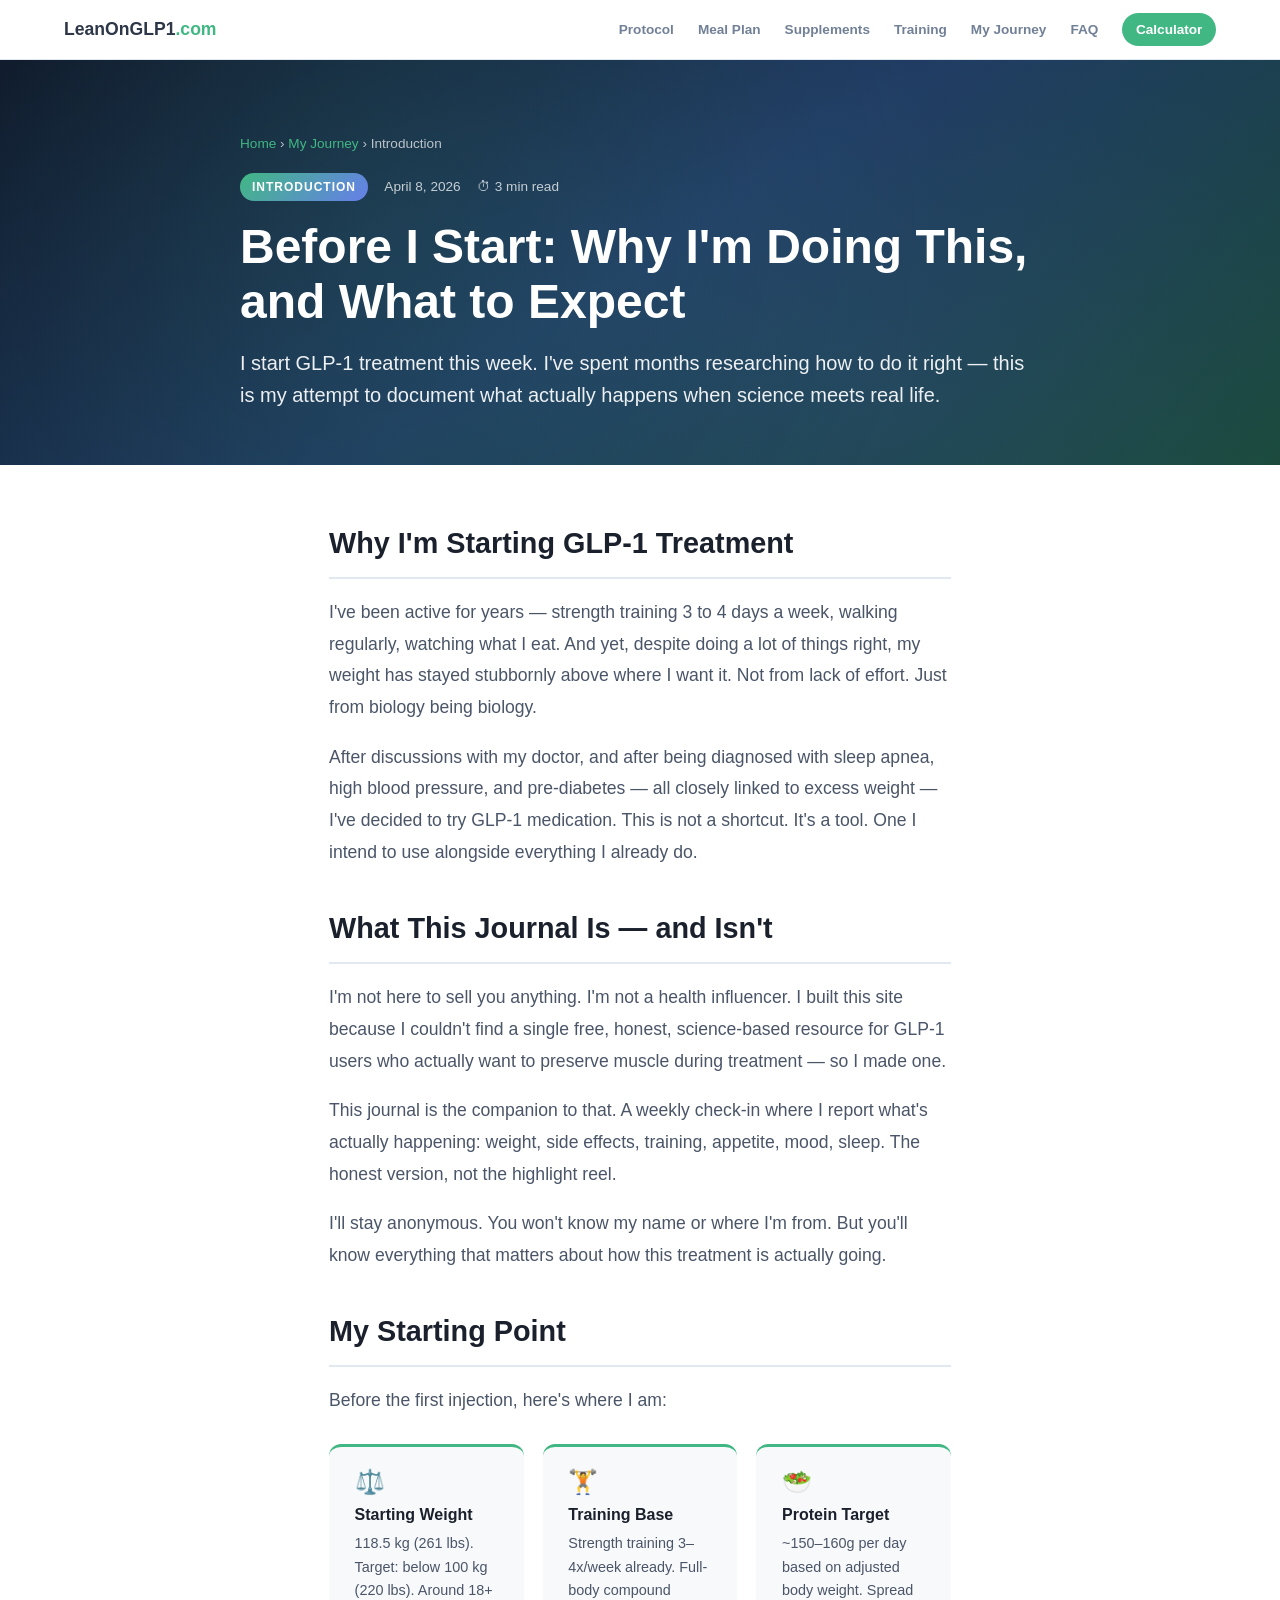
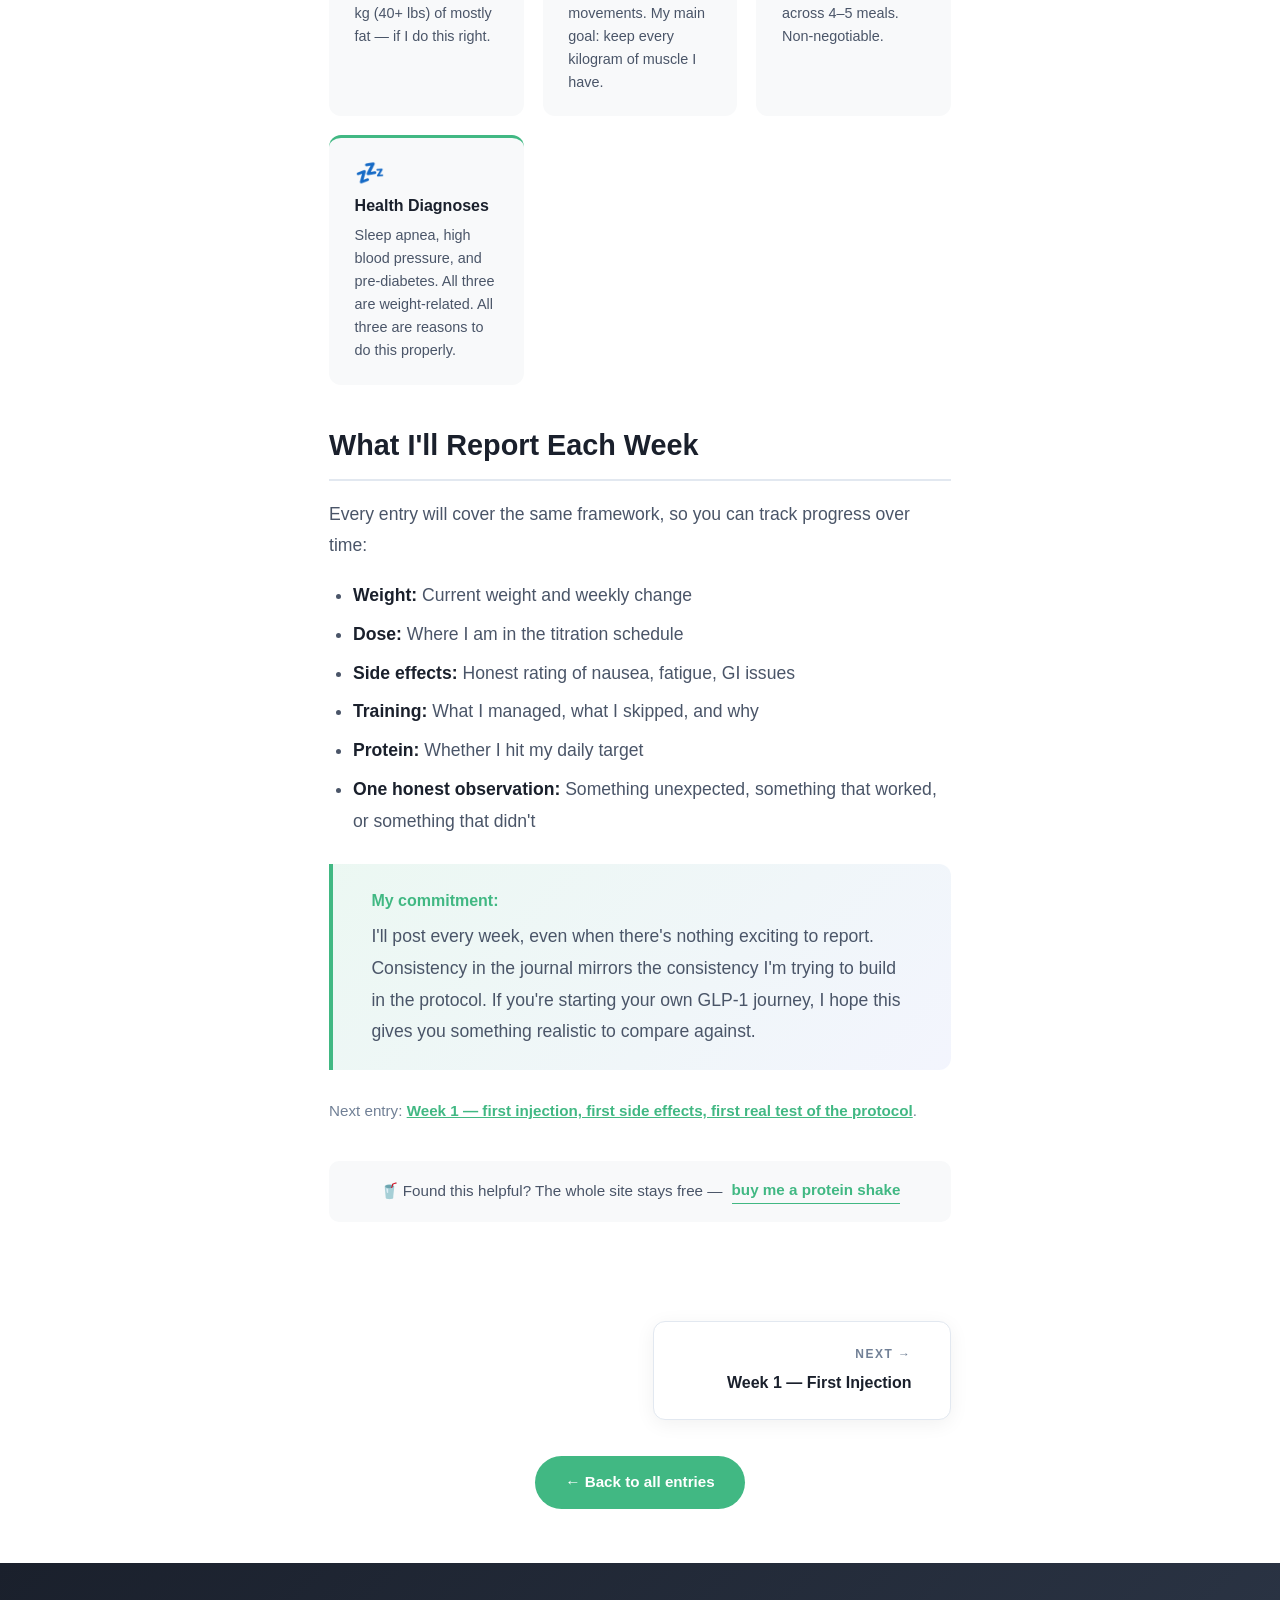
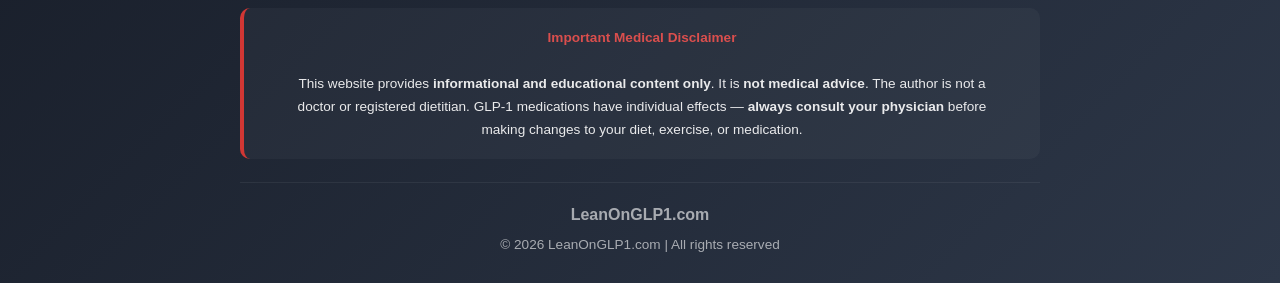
==== journey/week-0/index.html @ b3fa2539 "Add files via upload" ====
<!DOCTYPE html>
<html lang="en">
<head>
  <script async src="https://www.googletagmanager.com/gtag/js?id=G-G9SBN6G5QV"></script>
  <script>window.dataLayer=window.dataLayer||[];function gtag(){dataLayer.push(arguments);}gtag('js',new Date());gtag('config','G-G9SBN6G5QV');</script>
  <meta charset="UTF-8">
  <meta name="viewport" content="width=device-width, initial-scale=1.0">

  <title>Before I Start GLP-1: Why I'm Doing This | My GLP-1 Journey | LeanOnGLP1.com</title>
  <meta name="description" content="An anonymous introduction to a real GLP-1 treatment journey. Starting weight 118.5 kg, sleep apnea, high blood pressure and pre-diabetes diagnoses, training background and weekly journal plan.">
  <meta name="author" content="LeanOnGLP1.com">
  <meta name="robots" content="index, follow">
  <link rel="canonical" href="https://www.leanonglp1.com/journey/week-0/">

  <meta property="og:title" content="Before I Start GLP-1: Why I'm Doing This, and What to Expect">
  <meta property="og:description" content="Anonymous introduction to a real GLP-1 treatment journey — starting point, health diagnoses, training base, and weekly journal plan.">
  <meta property="og:type" content="article">
  <meta property="og:url" content="https://www.leanonglp1.com/journey/week-0/">
  <meta property="og:site_name" content="LeanOnGLP1.com">
  <meta name="twitter:card" content="summary_large_image">

  <link rel="icon" type="image/svg+xml" href="data:image/svg+xml,%3Csvg xmlns='http://www.w3.org/2000/svg' viewBox='0 0 100 100'%3E%3Crect width='100' height='100' rx='22' fill='%230f172a'/%3E%3Cpath d='M30 50 Q30 30 50 30 Q70 30 70 50 L70 65 Q70 72 63 72 L50 72 L50 60 Q57 60 57 53 Q57 46 50 46 Q43 46 43 53 L43 72 L37 72 Q30 72 30 65 Z' fill='%2341b883'/%3E%3C/svg%3E">
  <meta name="theme-color" content="#0f172a">

  <link rel="stylesheet" href="/journey/journey-style.css">
</head>
<body>

<nav class="sticky-nav">
  <a href="/" class="nav-logo">LeanOnGLP1<span>.com</span></a>
  <div class="nav-links">
    <a href="/#protocol">Protocol</a>
    <a href="/#mealplan">Meal Plan</a>
    <a href="/#supplements">Supplements</a>
    <a href="/#training">Training</a>
    <a href="/#journey">My Journey</a>
    <a href="/#faq">FAQ</a>
    <a href="/#calculator" class="nav-cta">Calculator</a>
  </div>
  <button class="hamburger-btn" id="hamburgerBtn" onclick="toggleMobileMenu()" aria-label="Open menu">
    <span></span><span></span><span></span>
  </button>
</nav>

<div class="mobile-menu" id="mobileMenu">
  <a href="/#protocol">Protocol</a>
  <a href="/#mealplan">Meal Plan</a>
  <a href="/#supplements">Supplements</a>
  <a href="/#training">Training</a>
  <a href="/#journey">My Journey</a>
  <a href="/#faq">FAQ</a>
  <a href="/#calculator" class="mobile-menu-cta">Calculator</a>
</div>

<article>

  <header class="article-hero">
    <div class="article-hero-inner">
      <div class="breadcrumb">
        <a href="/">Home</a> &rsaquo; <a href="/#journey">My Journey</a> &rsaquo; Introduction
      </div>
      <div class="article-meta">
        <span class="article-tag">Introduction</span>
        <span class="article-date">April 8, 2026</span>
        <span class="article-readtime">&#x23F1; 3 min read</span>
      </div>
      <h1>Before I Start: Why I'm Doing This, and What to Expect</h1>
      <p class="article-lede">I start GLP-1 treatment this week. I've spent months researching how to do it right &mdash; this is my attempt to document what actually happens when science meets real life.</p>
    </div>
  </header>

  <div class="article-body">

    <h2>Why I'm Starting GLP-1 Treatment</h2>
    <p>I've been active for years &mdash; strength training 3 to 4 days a week, walking regularly, watching what I eat. And yet, despite doing a lot of things right, my weight has stayed stubbornly above where I want it. Not from lack of effort. Just from biology being biology.</p>
    <p>After discussions with my doctor, and after being diagnosed with sleep apnea, high blood pressure, and pre-diabetes &mdash; all closely linked to excess weight &mdash; I've decided to try GLP-1 medication. This is not a shortcut. It's a tool. One I intend to use alongside everything I already do.</p>

    <h2>What This Journal Is &mdash; and Isn't</h2>
    <p>I'm not here to sell you anything. I'm not a health influencer. I built this site because I couldn't find a single free, honest, science-based resource for GLP-1 users who actually want to preserve muscle during treatment &mdash; so I made one.</p>
    <p>This journal is the companion to that. A weekly check-in where I report what's actually happening: weight, side effects, training, appetite, mood, sleep. The honest version, not the highlight reel.</p>
    <p>I'll stay anonymous. You won't know my name or where I'm from. But you'll know everything that matters about how this treatment is actually going.</p>

    <h2>My Starting Point</h2>
    <p>Before the first injection, here's where I am:</p>

    <div class="tip-grid">
      <div class="tip">
        <div class="tip-num">&#x2696;&#xFE0F;</div>
        <div class="tip-title">Starting Weight</div>
        <div class="tip-text">118.5 kg (261 lbs). Target: below 100 kg (220 lbs). Around 18+ kg (40+ lbs) of mostly fat &mdash; if I do this right.</div>
      </div>
      <div class="tip">
        <div class="tip-num">&#x1F3CB;&#xFE0F;</div>
        <div class="tip-title">Training Base</div>
        <div class="tip-text">Strength training 3&ndash;4x/week already. Full-body compound movements. My main goal: keep every kilogram of muscle I have.</div>
      </div>
      <div class="tip">
        <div class="tip-num">&#x1F957;</div>
        <div class="tip-title">Protein Target</div>
        <div class="tip-text">~150&ndash;160g per day based on adjusted body weight. Spread across 4&ndash;5 meals. Non-negotiable.</div>
      </div>
      <div class="tip">
        <div class="tip-num">&#x1F4A4;</div>
        <div class="tip-title">Health Diagnoses</div>
        <div class="tip-text">Sleep apnea, high blood pressure, and pre-diabetes. All three are weight-related. All three are reasons to do this properly.</div>
      </div>
    </div>

    <h2>What I'll Report Each Week</h2>
    <p>Every entry will cover the same framework, so you can track progress over time:</p>
    <ul>
      <li><strong>Weight:</strong> Current weight and weekly change</li>
      <li><strong>Dose:</strong> Where I am in the titration schedule</li>
      <li><strong>Side effects:</strong> Honest rating of nausea, fatigue, GI issues</li>
      <li><strong>Training:</strong> What I managed, what I skipped, and why</li>
      <li><strong>Protein:</strong> Whether I hit my daily target</li>
      <li><strong>One honest observation:</strong> Something unexpected, something that worked, or something that didn't</li>
    </ul>

    <div class="highlight">
      <strong>My commitment:</strong>
      <p>I'll post every week, even when there's nothing exciting to report. Consistency in the journal mirrors the consistency I'm trying to build in the protocol. If you're starting your own GLP-1 journey, I hope this gives you something realistic to compare against.</p>
    </div>

    <p style="color:var(--text-muted);font-size:0.95rem;">Next entry: <a href="/journey/week-1/" style="color:var(--accent);font-weight:700;">Week 1 &mdash; first injection, first side effects, first real test of the protocol</a>.</p>

    <div class="tip-jar">
      <span>&#x1F964; Found this helpful? The whole site stays free &mdash;</span>
      <a href="https://buymeacoffee.com/leanonglp1" target="_blank" rel="noopener">buy me a protein shake</a>
    </div>

  </div>

  <nav class="article-nav">
    <div class="article-nav-empty"></div>
    <a href="/journey/week-1/" class="article-nav-next">
      <div class="article-nav-label">Next &rarr;</div>
      <div class="article-nav-title">Week 1 &mdash; First Injection</div>
    </a>
  </nav>

  <div class="back-to-all">
    <a href="/#journey">&larr; Back to all entries</a>
  </div>

</article>

<footer class="footer">
  <div class="footer-content">
    <div class="disclaimer">
      <strong style="color:#ef5350;">Important Medical Disclaimer</strong><br><br>
      This website provides <strong>informational and educational content only</strong>. It is <strong>not medical advice</strong>. The author is not a doctor or registered dietitian. GLP-1 medications have individual effects &mdash; <strong>always consult your physician</strong> before making changes to your diet, exercise, or medication.
    </div>
    <div class="footer-bottom">
      <div style="font-weight:700;font-size:1rem;margin-bottom:0.5vh;">LeanOnGLP1.com</div>
      &copy; 2026 LeanOnGLP1.com | All rights reserved
    </div>
  </div>
</footer>

<script>
function toggleMobileMenu(){
  var menu=document.getElementById('mobileMenu');
  var btn=document.getElementById('hamburgerBtn');
  menu.classList.toggle('open');
  btn.classList.toggle('open');
}
</script>

<script type="application/ld+json">
{"@context":"https://schema.org","@type":"BlogPosting","headline":"Before I Start: Why I'm Doing This, and What to Expect","datePublished":"2026-04-08","dateModified":"2026-04-08","description":"An anonymous introduction to a real GLP-1 treatment journey — starting weight 118.5 kg, sleep apnea, high blood pressure and pre-diabetes diagnoses, training background and weekly journal plan.","url":"https://www.leanonglp1.com/journey/week-0/","author":{"@type":"Person","name":"Anonymous"},"publisher":{"@type":"Organization","name":"LeanOnGLP1.com","url":"https://www.leanonglp1.com"},"mainEntityOfPage":{"@type":"WebPage","@id":"https://www.leanonglp1.com/journey/week-0/"},"keywords":"GLP-1 journey introduction, Mounjaro start, GLP-1 weight loss diary, tirzepatide experience, GLP-1 muscle preservation plan"}
</script>

</body>
</html>
---- journey/journey-style.css ----
/* Shared CSS for all journey entry pages */
:root {
  --bg-primary: #ffffff;
  --bg-secondary: #f8f9fa;
  --bg-tertiary: #f0f4f8;
  --text-primary: #1a202c;
  --text-secondary: #4a5568;
  --text-muted: #718096;
  --accent: #41b883;
  --accent-dark: #2d8f64;
  --purple: #667eea;
  --purple-dark: #5a67d8;
  --border: #e2e8f0;
  --card-bg: #ffffff;
  --card-shadow: 0 4px 20px rgba(0,0,0,0.06);
  --card-shadow-hover: 0 8px 30px rgba(0,0,0,0.1);
  --nav-bg: rgba(255,255,255,0.95);
  --nav-text: #2d3748;
}

@media (prefers-color-scheme: dark) {
  :root {
    --bg-primary: #1a202c;
    --bg-secondary: #2d3748;
    --bg-tertiary: #1e2533;
    --text-primary: #f7fafc;
    --text-secondary: #cbd5e0;
    --text-muted: #a0aec0;
    --border: #4a5568;
    --card-bg: #2d3748;
    --card-shadow: 0 4px 20px rgba(0,0,0,0.3);
    --card-shadow-hover: 0 8px 30px rgba(0,0,0,0.4);
    --nav-bg: rgba(26,32,44,0.95);
    --nav-text: #e2e8f0;
  }
}

* { margin: 0; padding: 0; box-sizing: border-box; }
html { scroll-behavior: smooth; scroll-padding-top: 70px; }
body { font-family: -apple-system, BlinkMacSystemFont, 'Segoe UI', Roboto, sans-serif; line-height: 1.7; color: var(--text-primary); background: var(--bg-primary); }

/* NAVIGATION */
.sticky-nav {
  position: sticky; top: 0; z-index: 1000;
  background: var(--nav-bg); backdrop-filter: blur(12px); -webkit-backdrop-filter: blur(12px);
  border-bottom: 1px solid var(--border);
  padding: 0 5vw; height: 60px;
  display: flex; align-items: center; justify-content: space-between;
}
.nav-logo { font-weight: 800; font-size: 1.1rem; color: var(--nav-text); text-decoration: none; }
.nav-logo span { color: var(--accent); }
.nav-links { display: flex; gap: clamp(0.8rem, 2vw, 1.5rem); align-items: center; flex-wrap: wrap; }
.nav-links a { color: var(--text-muted); text-decoration: none; font-size: clamp(0.75rem, 1.5vw, 0.85rem); font-weight: 600; transition: color 0.2s; white-space: nowrap; }
.nav-links a:hover { color: var(--accent); }
.nav-cta { background: var(--accent) !important; color: white !important; padding: 0.4em 1em !important; border-radius: 20px !important; }
.nav-cta:hover { background: var(--accent-dark) !important; }

.hamburger-btn {
  display: none; background: none; border: none; cursor: pointer;
  width: 40px; height: 40px; padding: 0; margin-left: 0.8em;
  flex-direction: column; justify-content: center; align-items: center; gap: 5px;
}
.hamburger-btn span {
  display: block; width: 22px; height: 2.5px; background: var(--nav-text);
  border-radius: 2px; transition: all 0.3s ease;
}
.hamburger-btn.open span:nth-child(1) { transform: translateY(7.5px) rotate(45deg); }
.hamburger-btn.open span:nth-child(2) { opacity: 0; }
.hamburger-btn.open span:nth-child(3) { transform: translateY(-7.5px) rotate(-45deg); }

.mobile-menu {
  display: none; position: fixed; top: 60px; left: 0; right: 0;
  background: var(--nav-bg); backdrop-filter: blur(12px);
  border-bottom: 1px solid var(--border);
  padding: 1vh 5vw 2vh; z-index: 999;
  box-shadow: 0 8px 20px rgba(0,0,0,0.1);
}
.mobile-menu.open { display: block; }
.mobile-menu a {
  display: block; width: 100%; padding: 1.2em 0;
  text-align: left; text-decoration: none;
  font-size: 1rem; font-weight: 600; color: var(--text-primary);
  border-bottom: 1px solid var(--border);
}
.mobile-menu a:last-child { border-bottom: none; }
.mobile-menu .mobile-menu-cta {
  background: var(--accent); color: white;
  padding: 1em; border-radius: 50px;
  text-align: center; margin-top: 1vh;
}

@media (max-width: 768px) {
  .nav-links a:not(.nav-cta) { display: none; }
  .sticky-nav { padding: 0 4vw; }
  .hamburger-btn { display: flex; }
}

/* ARTICLE HERO */
.article-hero {
  background: linear-gradient(145deg, #0f172a 0%, #1e3a5f 50%, #1a4a3a 100%);
  padding: 8vh 5vw 6vh; color: white;
  position: relative; overflow: hidden;
}
.article-hero::before {
  content: ''; position: absolute; inset: 0;
  background: radial-gradient(circle at 30% 40%, rgba(65,184,131,0.12) 0%, transparent 60%),
              radial-gradient(circle at 70% 80%, rgba(102,126,234,0.1) 0%, transparent 50%);
}
.article-hero-inner { position: relative; z-index: 1; max-width: 800px; margin: 0 auto; }
.breadcrumb {
  font-size: 0.85rem; color: rgba(255,255,255,0.7); margin-bottom: 2vh;
}
.breadcrumb a { color: var(--accent); text-decoration: none; }
.breadcrumb a:hover { text-decoration: underline; }
.article-meta {
  display: flex; gap: 1.2em; align-items: center; flex-wrap: wrap;
  margin-bottom: 2vh; font-size: 0.85rem;
}
.article-tag {
  display: inline-block; padding: 0.3em 1em; border-radius: 20px;
  font-size: 0.75rem; font-weight: 700; text-transform: uppercase; letter-spacing: 1px;
  background: linear-gradient(135deg, var(--accent), var(--purple)); color: white;
}
.article-date, .article-readtime { color: rgba(255,255,255,0.75); }
.article-hero h1 {
  font-size: clamp(2rem, 5vw, 3rem); font-weight: 800; line-height: 1.15;
  margin-bottom: 2vh;
}
.article-lede {
  font-size: clamp(1.05rem, 2.3vw, 1.25rem); font-weight: 400;
  color: rgba(255,255,255,0.92); line-height: 1.6;
}

/* ARTICLE BODY */
.article-body {
  max-width: 750px; margin: 0 auto;
  padding: 6vh 5vw 4vh;
}
.article-body h2 {
  font-size: clamp(1.4rem, 3vw, 1.8rem); font-weight: 800;
  color: var(--text-primary); margin: 4vh 0 2vh;
  padding-bottom: 1vh; border-bottom: 2px solid var(--border);
}
.article-body h2:first-of-type { margin-top: 0; }
.article-body h3 {
  font-size: clamp(1.1rem, 2.4vw, 1.3rem); font-weight: 700;
  color: var(--text-primary); margin: 3vh 0 1.5vh;
}
.article-body p {
  font-size: clamp(1rem, 2vw, 1.1rem); color: var(--text-secondary);
  line-height: 1.8; margin-bottom: 2vh;
}
.article-body ul, .article-body ol { padding-left: 1.5em; margin-bottom: 2vh; }
.article-body li {
  font-size: clamp(1rem, 2vw, 1.1rem); color: var(--text-secondary);
  line-height: 1.8; margin-bottom: 0.8vh;
}
.article-body strong { color: var(--text-primary); font-weight: 700; }

/* TIP GRID */
.tip-grid {
  display: grid;
  grid-template-columns: repeat(auto-fit, minmax(min(100%, 160px), 1fr));
  gap: 1.5vw; margin: 3vh 0;
}
.tip {
  background: var(--bg-secondary); border-radius: 12px; padding: 2.5vh 2vw;
  border-top: 3px solid var(--accent);
}
.tip-num { font-size: 1.5rem; font-weight: 800; color: var(--accent); line-height: 1; margin-bottom: 0.8vh; }
.tip-title { font-size: 1rem; font-weight: 700; color: var(--text-primary); margin-bottom: 0.5vh; }
.tip-text { font-size: 0.9rem; color: var(--text-secondary); line-height: 1.6; }

/* HIGHLIGHT BOX */
.highlight {
  background: linear-gradient(135deg, rgba(65,184,131,0.1), rgba(102,126,234,0.08));
  border-left: 4px solid var(--accent); border-radius: 0 12px 12px 0;
  padding: 2.5vh 3vw; margin: 3vh 0;
}
.highlight strong { color: var(--accent); display: block; margin-bottom: 0.8vh; }
.highlight p { margin-bottom: 0; }

/* TABLE */
.article-table { width: 100%; border-collapse: collapse; margin: 2.5vh 0; font-size: 0.95rem; }
.article-table th {
  background: linear-gradient(135deg, var(--accent), var(--purple));
  color: white; padding: 1.2vh 1.5vw; text-align: left; font-weight: 700;
}
.article-table td { padding: 1.2vh 1.5vw; border-bottom: 1px solid var(--border); color: var(--text-secondary); }
.article-table tr:last-child td { border-bottom: none; }
.article-table tr:nth-child(even) td { background: var(--bg-secondary); }

/* BMAC TIP JAR */
.tip-jar {
  display: flex; align-items: center; justify-content: center; gap: 0.6em;
  margin: 4vh 0 3vh; padding: 2vh 2vw;
  background: var(--bg-secondary); border-radius: 10px;
  font-size: 0.95rem; color: var(--text-secondary); line-height: 1.5;
  text-align: center; flex-wrap: wrap;
}
.tip-jar a {
  color: var(--accent); font-weight: 700; text-decoration: none;
  border-bottom: 1px solid var(--accent); padding-bottom: 1px;
}
.tip-jar a:hover { opacity: 0.75; }

/* ARTICLE NAVIGATION (prev/next) */
.article-nav {
  max-width: 750px; margin: 4vh auto 0;
  padding: 0 5vw;
  display: grid; grid-template-columns: 1fr 1fr; gap: 2vw;
}
.article-nav a {
  background: var(--card-bg); border-radius: 12px; padding: 2.5vh 3vw;
  text-decoration: none; box-shadow: var(--card-shadow);
  transition: all 0.3s; display: block;
  border: 1px solid var(--border);
}
.article-nav a:hover { transform: translateY(-3px); box-shadow: var(--card-shadow-hover); border-color: var(--accent); }
.article-nav-label {
  font-size: 0.75rem; color: var(--text-muted); text-transform: uppercase;
  letter-spacing: 1.5px; font-weight: 700; margin-bottom: 0.5vh;
}
.article-nav-title { font-size: 1rem; font-weight: 700; color: var(--text-primary); }
.article-nav-next { text-align: right; }
.article-nav-empty { visibility: hidden; }

@media (max-width: 600px) {
  .article-nav { grid-template-columns: 1fr; }
}

/* BACK TO ALL */
.back-to-all {
  text-align: center; padding: 4vh 5vw 6vh;
}
.back-to-all a {
  display: inline-block; padding: 0.9em 2em;
  background: var(--accent); color: white; text-decoration: none;
  border-radius: 50px; font-weight: 700; font-size: 0.95rem;
  transition: all 0.3s;
}
.back-to-all a:hover { background: var(--accent-dark); transform: translateY(-2px); }

/* FOOTER */
.footer { background: linear-gradient(135deg, #1a202c, #2d3748); color: white; padding: 5vh 5vw 3vh; }
.footer-content { max-width: 800px; margin: 0 auto; }
.disclaimer {
  background: rgba(255,255,255,0.04); border-left: 4px solid #e53935;
  padding: 2vh 3vw; border-radius: 10px; margin-bottom: 2.5vh;
  text-align: center; font-size: 0.85rem; line-height: 1.7; opacity: 0.9;
}
.footer-bottom {
  text-align: center; padding-top: 2vh; border-top: 1px solid rgba(255,255,255,0.1);
  font-size: 0.85rem; opacity: 0.6;
}
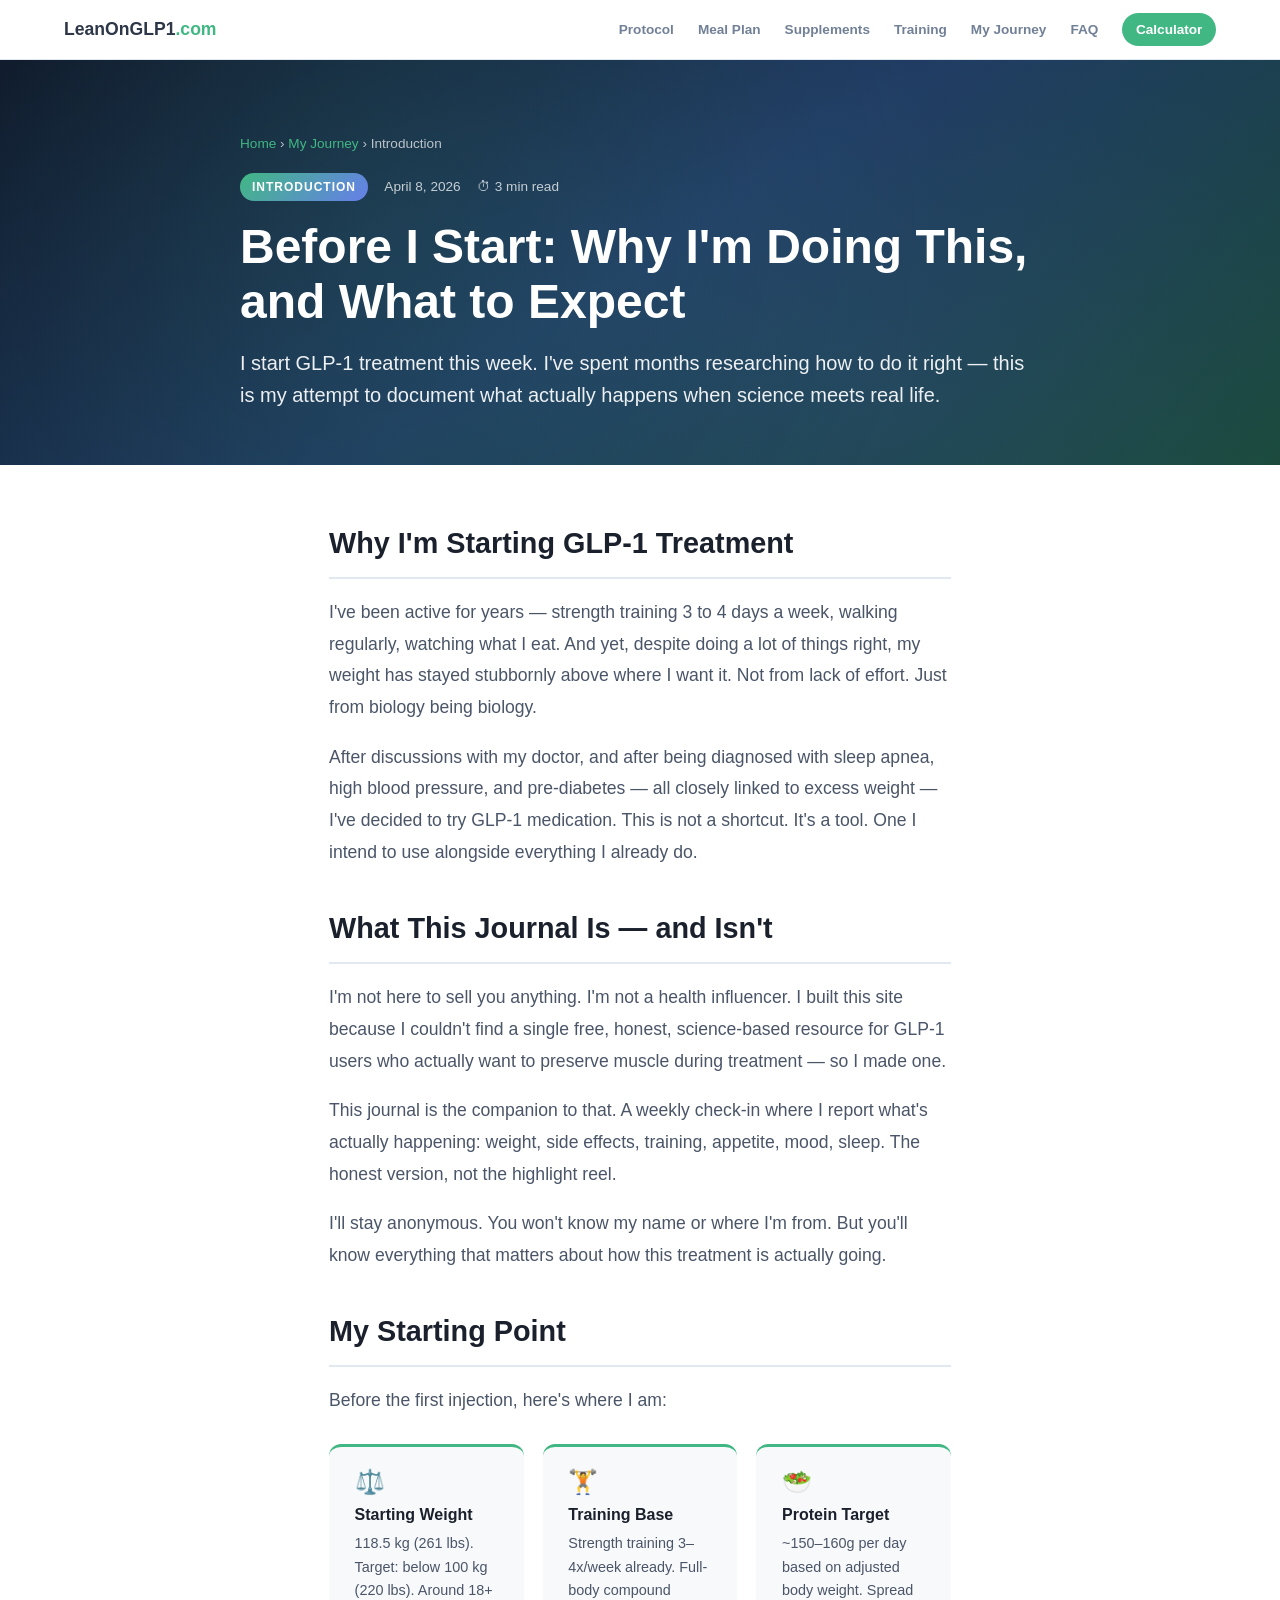
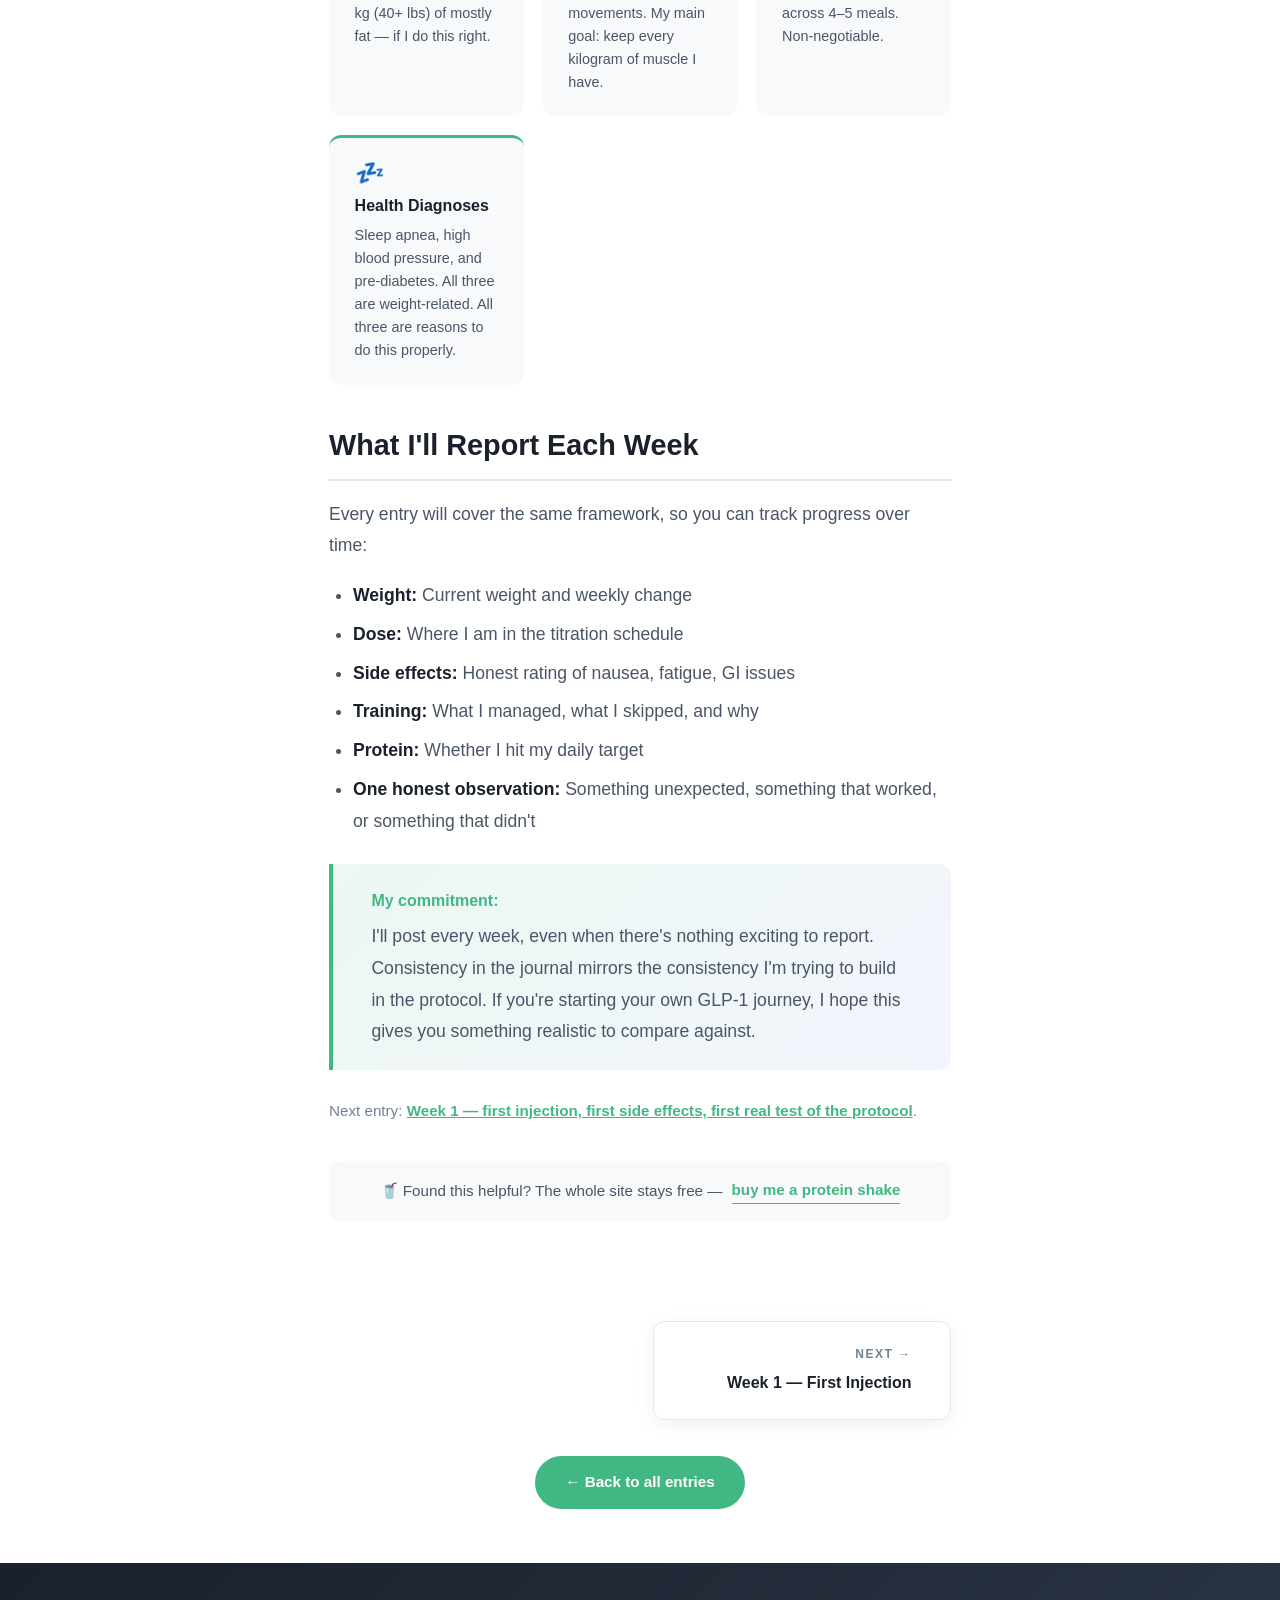
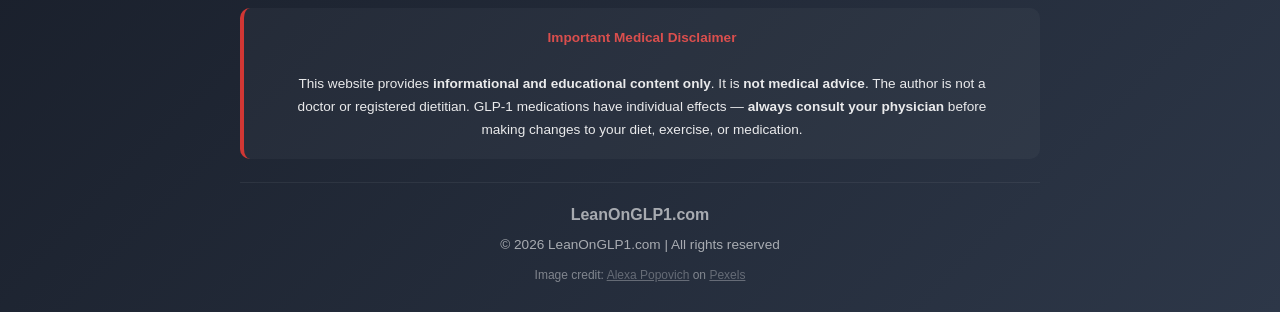
==== commit 9762ae36: "Add files via upload" ====
--- a/journey/week-0/index.html
+++ b/journey/week-0/index.html
@@ -154,6 +154,7 @@
     <div class="footer-bottom">
       <div style="font-weight:700;font-size:1rem;margin-bottom:0.5vh;">LeanOnGLP1.com</div>
       &copy; 2026 LeanOnGLP1.com | All rights reserved
+      <div style="margin-top:1vh;font-size:0.75rem;opacity:0.7;">Image credit: <a href="https://www.pexels.com/@alexapopovich/" target="_blank" rel="noopener" style="color:rgba(255,255,255,0.7);text-decoration:underline;">Alexa Popovich</a> on <a href="https://www.pexels.com" target="_blank" rel="noopener" style="color:rgba(255,255,255,0.7);text-decoration:underline;">Pexels</a></div>
     </div>
   </div>
 </footer>
